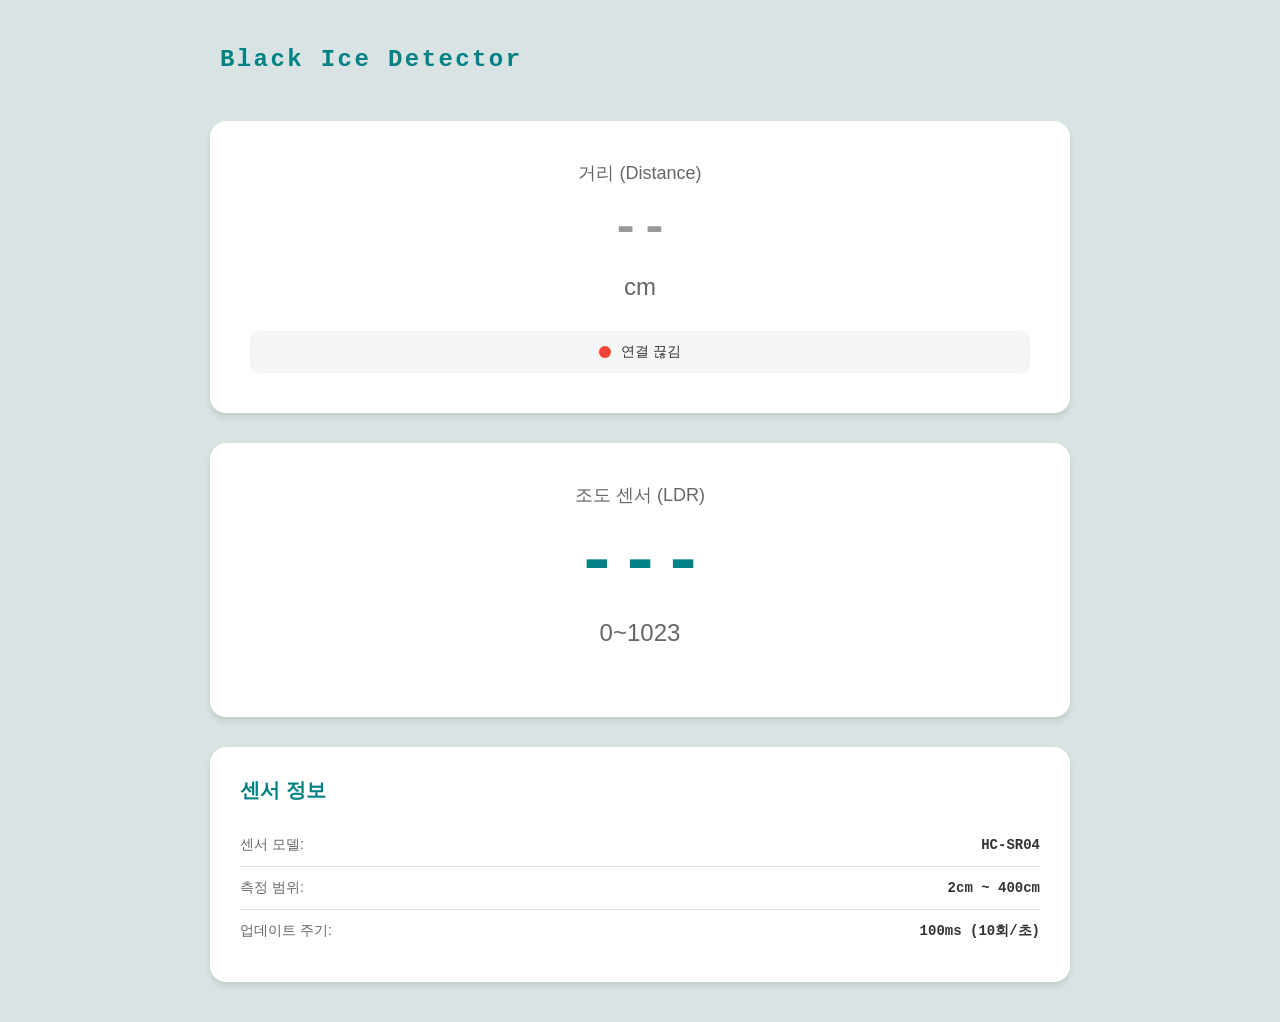
==== assets/index.html @ bbef7d7a "Add LDR sensor support and restore original code structure" ====
<!DOCTYPE html>
<html lang="ko">
<head>
    <meta charset="UTF-8">
    <meta name="viewport" content="width=device-width, initial-scale=1.0">
    <title>Black Ice Detector</title>
    <link rel="stylesheet" type="text/css" href="style.css">
    <link rel="icon" type="image/png" href="img/favicon.png">
</head>
<body>
    <div class="container">
        <div class="header">
            <h1 class="arduino-text">Black Ice Detector</h1>
            <img class="arduino-logo" src="img/logo.svg" alt="Arduino Logo" style="display: none;">
        </div>

        <div class="main-content">
            <div class="distance-display-container">
                <div class="distance-card">
                    <div class="distance-label">거리 (Distance)</div>
                    <div class="distance-value" id="distanceValue">---</div>
                    <div class="distance-unit">cm</div>
                    <div class="distance-status" id="distanceStatus">
                        <span class="status-indicator" id="statusIndicator"></span>
                        <span id="statusText">센서 연결 중...</span>
                    </div>
                </div>

                <div class="ldr-card">
                    <div class="ldr-label">조도 센서 (LDR)</div>
                    <div class="ldr-value" id="ldrValue">---</div>
                    <div class="ldr-unit">0~1023</div>
                </div>

                <div class="info-card">
                    <h3>센서 정보</h3>
                    <div class="info-item">
                        <span class="info-label">센서 모델:</span>
                        <span class="info-value">HC-SR04</span>
                    </div>
                    <div class="info-item">
                        <span class="info-label">측정 범위:</span>
                        <span class="info-value">2cm ~ 400cm</span>
                    </div>
                    <div class="info-item">
                        <span class="info-label">업데이트 주기:</span>
                        <span class="info-value">100ms (10회/초)</span>
                    </div>
                </div>
            </div>
        </div>

        <div id="errorContainer" class="error-message" style="display: none;"></div>
    </div>

    <script src="libs/socket.io.min.js"></script>
    <script src="app.js"></script>
</body>
</html>
---- assets/style.css ----
/*
SPDX-FileCopyrightText: Copyright (C) ARDUINO SRL (http://www.arduino.cc)

SPDX-License-Identifier: MPL-2.0
*/

* {
    margin: 0;
    padding: 0;
    box-sizing: border-box;
}

body {
    font-family: -apple-system, BlinkMacSystemFont, 'Segoe UI', 'Roboto', 'Oxygen', 'Ubuntu', 'Cantarell', 'Fira Sans', 'Droid Sans', 'Helvetica Neue', sans-serif;
    background: #DAE3E3;
    min-height: 100vh;
    display: flex;
    justify-content: center;
    align-items: center;
    padding: 20px;
}

.container {
    width: 100%;
    max-width: 900px;
    padding: 20px;
}

.header {
    display: flex;
    justify-content: space-between;
    align-items: center;
    margin-bottom: 40px;
    padding: 0 10px;
}

.arduino-text {
    color: #008184;
    font-family: "Roboto Mono", monospace;
    font-size: 24px;
    font-weight: 700;
    margin: 0;
    font-style: normal;
    line-height: 170%;
    letter-spacing: 2.4px;
}

.arduino-logo {
    height: 32px;
    width: auto;
}

.main-content {
    display: flex;
    flex-direction: column;
    gap: 30px;
}

.distance-display-container {
    display: flex;
    flex-direction: column;
    gap: 30px;
}

.distance-card {
    background: white;
    border-radius: 16px;
    padding: 40px;
    text-align: center;
    box-shadow: 0 4px 6px rgba(0, 0, 0, 0.1);
    transition: transform 0.2s ease, box-shadow 0.2s ease;
}

.distance-card:hover {
    transform: translateY(-2px);
    box-shadow: 0 6px 12px rgba(0, 0, 0, 0.15);
}

.distance-label {
    font-size: 18px;
    color: #666;
    margin-bottom: 20px;
    font-weight: 500;
}

.distance-value {
    font-size: 72px;
    font-weight: 700;
    color: #008184;
    font-family: "Roboto Mono", monospace;
    line-height: 1;
    margin: 20px 0;
    transition: color 0.3s ease;
}

.distance-value.invalid {
    color: #999;
    font-size: 48px;
}

.distance-unit {
    font-size: 24px;
    color: #666;
    margin-bottom: 30px;
    font-weight: 500;
}

.distance-status {
    display: flex;
    align-items: center;
    justify-content: center;
    gap: 10px;
    padding: 12px 24px;
    background: #f5f5f5;
    border-radius: 8px;
    margin-top: 20px;
}

.status-indicator {
    width: 12px;
    height: 12px;
    border-radius: 50%;
    display: inline-block;
    animation: pulse 2s infinite;
}

.status-indicator.active {
    background-color: #4caf50;
}

.status-indicator.error {
    background-color: #f44336;
    animation: none;
}

.status-indicator.warning {
    background-color: #ff9800;
}

#statusText {
    font-size: 14px;
    color: #333;
    font-weight: 500;
}

.ldr-card {
    background: white;
    border-radius: 16px;
    padding: 40px;
    text-align: center;
    box-shadow: 0 4px 6px rgba(0, 0, 0, 0.1);
    transition: transform 0.2s ease, box-shadow 0.2s ease;
}

.ldr-card:hover {
    transform: translateY(-2px);
    box-shadow: 0 6px 12px rgba(0, 0, 0, 0.15);
}

.ldr-label {
    font-size: 18px;
    color: #666;
    margin-bottom: 20px;
    font-weight: 500;
}

.ldr-value {
    font-size: 72px;
    font-weight: 700;
    color: #008184;
    font-family: "Roboto Mono", monospace;
    line-height: 1;
    margin: 20px 0;
    transition: color 0.3s ease;
}

.ldr-value.invalid {
    color: #999;
    font-size: 48px;
}

.ldr-unit {
    font-size: 24px;
    color: #666;
    margin-bottom: 30px;
    font-weight: 500;
}

.info-card {
    background: white;
    border-radius: 16px;
    padding: 30px;
    box-shadow: 0 4px 6px rgba(0, 0, 0, 0.1);
}

.info-card h3 {
    color: #008184;
    font-size: 20px;
    margin-bottom: 20px;
    font-weight: 600;
}

.info-item {
    display: flex;
    justify-content: space-between;
    align-items: center;
    padding: 12px 0;
    border-bottom: 1px solid #e0e0e0;
}

.info-item:last-child {
    border-bottom: none;
}

.info-label {
    font-size: 14px;
    color: #666;
    font-weight: 500;
}

.info-value {
    font-size: 14px;
    color: #333;
    font-weight: 600;
    font-family: "Roboto Mono", monospace;
}

.error-message {
    margin-top: 20px;
    padding: 15px 20px;
    background: #fff3cd;
    border: 1px solid #ffc107;
    border-radius: 8px;
    color: #856404;
    font-size: 14px;
    text-align: center;
    animation: slideIn 0.3s ease;
}

@keyframes pulse {
    0%, 100% {
        opacity: 1;
    }
    50% {
        opacity: 0.5;
    }
}

@keyframes slideIn {
    from {
        opacity: 0;
        transform: translateY(-10px);
    }
    to {
        opacity: 1;
        transform: translateY(0);
    }
}

/* Responsive design */
@media (max-width: 768px) {
    .container {
        padding: 10px;
    }

    .header {
        margin-bottom: 20px;
    }

    .arduino-text {
        font-size: 18px;
    }

    .distance-card {
        padding: 30px 20px;
    }

    .distance-value {
        font-size: 56px;
    }

    .distance-value.invalid {
        font-size: 36px;
    }

    .ldr-card {
        padding: 30px 20px;
    }

    .ldr-value {
        font-size: 56px;
    }

    .ldr-value.invalid {
        font-size: 36px;
    }

    .info-card {
        padding: 20px;
    }
}

@media (max-width: 480px) {
    .arduino-text {
        font-size: 16px;
    }

    .distance-value {
        font-size: 48px;
    }

    .distance-value.invalid {
        font-size: 32px;
    }

    .ldr-value {
        font-size: 48px;
    }

    .ldr-value.invalid {
        font-size: 32px;
    }
}

/* Debug info container styles */
.debug-info-container {
    background: white;
    border-radius: 16px;
    padding: 20px;
    box-shadow: 0 4px 6px rgba(0, 0, 0, 0.1);
}

.debug-info-container h3 {
    color: #008184;
    font-size: 18px;
    margin-bottom: 15px;
    font-weight: 600;
}

.debug-item {
    display: flex;
    align-items: center;
    gap: 8px;
}

.debug-label {
    font-size: 14px;
    color: #666;
    font-weight: 500;
}

.debug-value {
    font-size: 16px;
    color: #333;
    font-weight: 600;
    font-family: "Roboto Mono", monospace;
}

.debug-unit {
    font-size: 14px;
    color: #999;
    font-weight: 400;
}
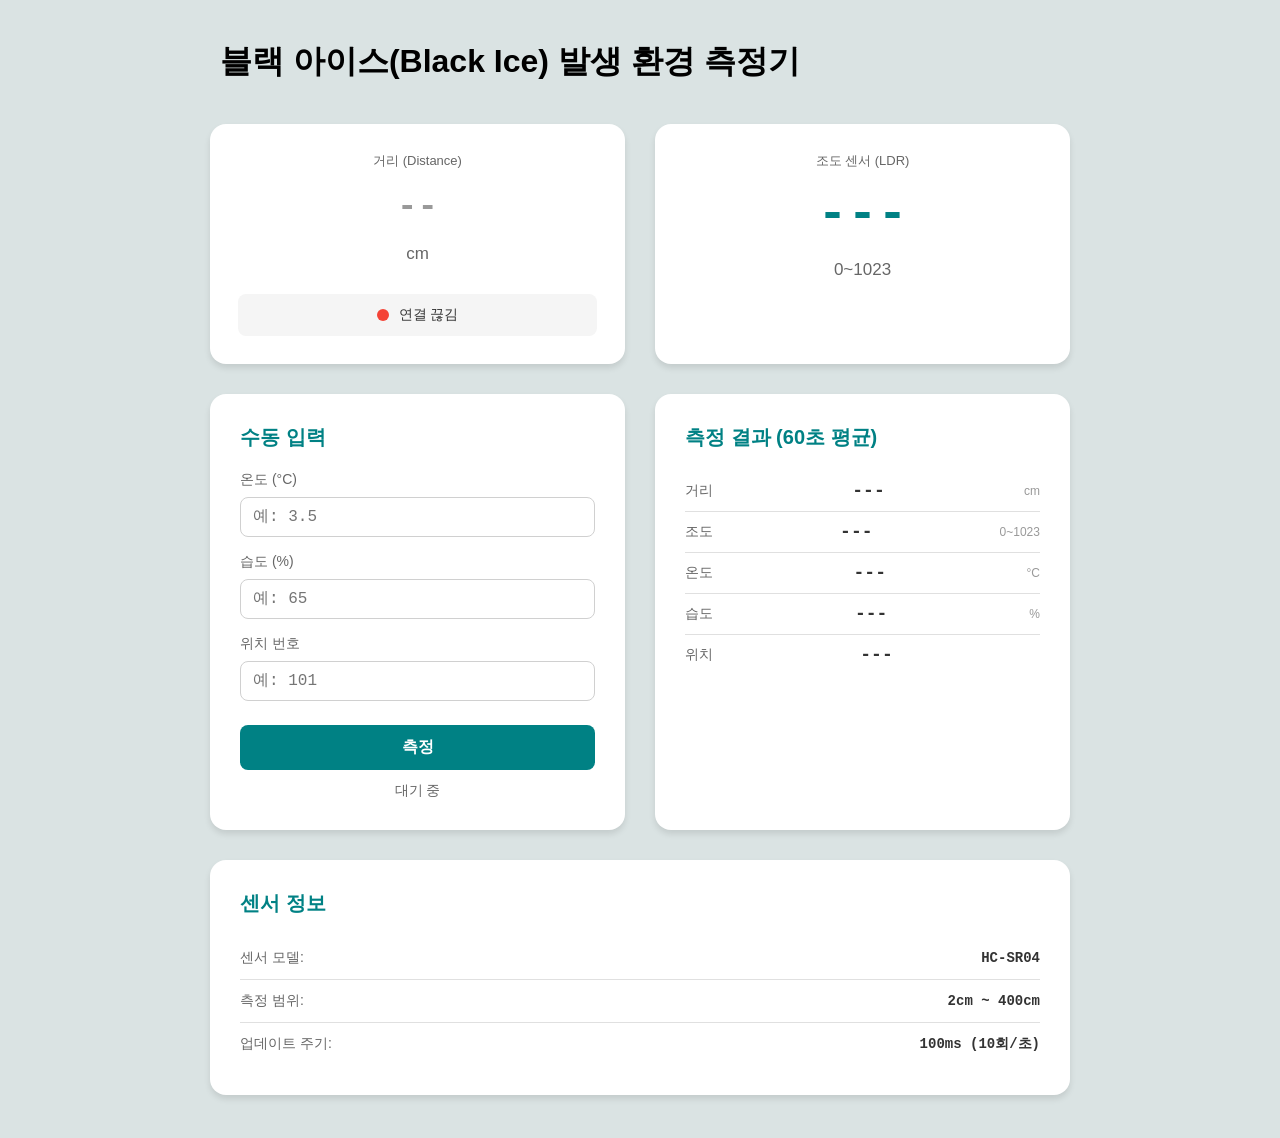
==== commit 193372a8: "Udate UI\nInput manual temp and hum\nMeasure metric during 30s" ====
--- a/assets/index.html
+++ b/assets/index.html
@@ -10,7 +10,7 @@
 <body>
     <div class="container">
         <div class="header">
-            <h1 class="arduino-text">Black Ice Detector</h1>
+            <h1>블랙 아이스(Black Ice) 발생 환경 측정기</h1>
             <img class="arduino-logo" src="img/logo.svg" alt="Arduino Logo" style="display: none;">
         </div>
 
@@ -32,20 +32,70 @@
                     <div class="ldr-unit">0~1023</div>
                 </div>
 
-                <div class="info-card">
-                    <h3>센서 정보</h3>
-                    <div class="info-item">
-                        <span class="info-label">센서 모델:</span>
-                        <span class="info-value">HC-SR04</span>
+            </div>
+
+            <div class="measurement-container">
+                <div class="input-card">
+                    <h3>수동 입력</h3>
+                    <div class="input-row">
+                        <label class="input-label" for="temperatureInput">온도 (°C)</label>
+                        <input id="temperatureInput" class="input-field" type="number" step="0.1" placeholder="예: 3.5">
                     </div>
-                    <div class="info-item">
-                        <span class="info-label">측정 범위:</span>
-                        <span class="info-value">2cm ~ 400cm</span>
+                    <div class="input-row">
+                        <label class="input-label" for="humidityInput">습도 (%)</label>
+                        <input id="humidityInput" class="input-field" type="number" step="0.1" placeholder="예: 65">
                     </div>
-                    <div class="info-item">
-                        <span class="info-label">업데이트 주기:</span>
-                        <span class="info-value">100ms (10회/초)</span>
+                    <div class="input-row">
+                        <label class="input-label" for="locationInput">위치 번호</label>
+                        <input id="locationInput" class="input-field" type="number" step="1" placeholder="예: 101">
                     </div>
+                    <button id="measureButton" class="primary-button">측정</button>
+                    <div class="measurement-status" id="measurementStatus">대기 중</div>
+                </div>
+
+                <div class="result-card">
+                    <h3>측정 결과 (<span id="measurementDurationLabel">60</span>초 평균)</h3>
+                    <div class="result-item">
+                        <span class="result-label">거리</span>
+                        <span class="result-value" id="avgDistance">---</span>
+                        <span class="result-unit">cm</span>
+                    </div>
+                    <div class="result-item">
+                        <span class="result-label">조도</span>
+                        <span class="result-value" id="avgLdr">---</span>
+                        <span class="result-unit">0~1023</span>
+                    </div>
+                    <div class="result-item">
+                        <span class="result-label">온도</span>
+                        <span class="result-value" id="avgTemp">---</span>
+                        <span class="result-unit">°C</span>
+                    </div>
+                    <div class="result-item">
+                        <span class="result-label">습도</span>
+                        <span class="result-value" id="avgHumidity">---</span>
+                        <span class="result-unit">%</span>
+                    </div>
+                    <div class="result-item">
+                        <span class="result-label">위치</span>
+                        <span class="result-value" id="avgLocation">---</span>
+                        <span class="result-unit"></span>
+                    </div>
+                </div>
+            </div>
+
+            <div class="info-card">
+                <h3>센서 정보</h3>
+                <div class="info-item">
+                    <span class="info-label">센서 모델:</span>
+                    <span class="info-value">HC-SR04</span>
+                </div>
+                <div class="info-item">
+                    <span class="info-label">측정 범위:</span>
+                    <span class="info-value">2cm ~ 400cm</span>
+                </div>
+                <div class="info-item">
+                    <span class="info-label">업데이트 주기:</span>
+                    <span class="info-value">100ms (10회/초)</span>
                 </div>
             </div>
         </div>
--- a/assets/style.css
+++ b/assets/style.css
@@ -57,15 +57,21 @@
 }
 
 .distance-display-container {
-    display: flex;
-    flex-direction: column;
+    display: grid;
+    grid-template-columns: repeat(2, minmax(0, 1fr));
+    gap: 30px;
+}
+
+.measurement-container {
+    display: grid;
+    grid-template-columns: repeat(auto-fit, minmax(280px, 1fr));
     gap: 30px;
 }
 
 .distance-card {
     background: white;
     border-radius: 16px;
-    padding: 40px;
+    padding: 28px;
     text-align: center;
     box-shadow: 0 4px 6px rgba(0, 0, 0, 0.1);
     transition: transform 0.2s ease, box-shadow 0.2s ease;
@@ -77,14 +83,14 @@
 }
 
 .distance-label {
-    font-size: 18px;
+    font-size: 13px;
     color: #666;
     margin-bottom: 20px;
     font-weight: 500;
 }
 
 .distance-value {
-    font-size: 72px;
+    font-size: 50px;
     font-weight: 700;
     color: #008184;
     font-family: "Roboto Mono", monospace;
@@ -95,11 +101,11 @@
 
 .distance-value.invalid {
     color: #999;
-    font-size: 48px;
+    font-size: 34px;
 }
 
 .distance-unit {
-    font-size: 24px;
+    font-size: 17px;
     color: #666;
     margin-bottom: 30px;
     font-weight: 500;
@@ -146,7 +152,7 @@
 .ldr-card {
     background: white;
     border-radius: 16px;
-    padding: 40px;
+    padding: 28px;
     text-align: center;
     box-shadow: 0 4px 6px rgba(0, 0, 0, 0.1);
     transition: transform 0.2s ease, box-shadow 0.2s ease;
@@ -158,14 +164,14 @@
 }
 
 .ldr-label {
-    font-size: 18px;
+    font-size: 13px;
     color: #666;
     margin-bottom: 20px;
     font-weight: 500;
 }
 
 .ldr-value {
-    font-size: 72px;
+    font-size: 50px;
     font-weight: 700;
     color: #008184;
     font-family: "Roboto Mono", monospace;
@@ -176,11 +182,11 @@
 
 .ldr-value.invalid {
     color: #999;
-    font-size: 48px;
+    font-size: 34px;
 }
 
 .ldr-unit {
-    font-size: 24px;
+    font-size: 17px;
     color: #666;
     margin-bottom: 30px;
     font-weight: 500;
@@ -191,6 +197,7 @@
     border-radius: 16px;
     padding: 30px;
     box-shadow: 0 4px 6px rgba(0, 0, 0, 0.1);
+    grid-column: 1 / -1;
 }
 
 .info-card h3 {
@@ -237,6 +244,109 @@
     animation: slideIn 0.3s ease;
 }
 
+.input-card,
+.result-card {
+    background: white;
+    border-radius: 16px;
+    padding: 30px;
+    box-shadow: 0 4px 6px rgba(0, 0, 0, 0.1);
+}
+
+.input-card h3,
+.result-card h3 {
+    color: #008184;
+    font-size: 20px;
+    margin-bottom: 20px;
+    font-weight: 600;
+}
+
+.input-row {
+    display: flex;
+    flex-direction: column;
+    gap: 8px;
+    margin-bottom: 16px;
+}
+
+.input-label {
+    font-size: 14px;
+    color: #666;
+    font-weight: 500;
+}
+
+.input-field {
+    padding: 10px 12px;
+    border: 1px solid #d0d0d0;
+    border-radius: 8px;
+    font-size: 16px;
+    font-family: "Roboto Mono", monospace;
+}
+
+.input-field:focus {
+    outline: none;
+    border-color: #008184;
+    box-shadow: 0 0 0 2px rgba(0, 129, 132, 0.15);
+}
+
+.primary-button {
+    width: 100%;
+    padding: 12px 16px;
+    background: #008184;
+    color: white;
+    border: none;
+    border-radius: 8px;
+    font-size: 16px;
+    font-weight: 600;
+    cursor: pointer;
+    transition: background 0.2s ease;
+    margin-top: 8px;
+}
+
+.primary-button:hover {
+    background: #006f72;
+}
+
+.primary-button:disabled {
+    background: #9bbfc0;
+    cursor: not-allowed;
+}
+
+.measurement-status {
+    margin-top: 12px;
+    font-size: 14px;
+    color: #666;
+    text-align: center;
+}
+
+.result-item {
+    display: flex;
+    justify-content: space-between;
+    align-items: center;
+    padding: 10px 0;
+    border-bottom: 1px solid #e0e0e0;
+}
+
+.result-item:last-child {
+    border-bottom: none;
+}
+
+.result-label {
+    font-size: 14px;
+    color: #666;
+    font-weight: 500;
+}
+
+.result-value {
+    font-size: 18px;
+    color: #333;
+    font-weight: 600;
+    font-family: "Roboto Mono", monospace;
+}
+
+.result-unit {
+    font-size: 12px;
+    color: #999;
+}
+
 @keyframes pulse {
     0%, 100% {
         opacity: 1;
@@ -271,28 +381,32 @@
         font-size: 18px;
     }
 
+    .distance-display-container {
+        grid-template-columns: 1fr;
+    }
+
     .distance-card {
-        padding: 30px 20px;
+        padding: 20px 18px;
     }
 
     .distance-value {
-        font-size: 56px;
+        font-size: 40px;
     }
 
     .distance-value.invalid {
-        font-size: 36px;
+        font-size: 28px;
     }
 
     .ldr-card {
-        padding: 30px 20px;
+        padding: 20px 18px;
     }
 
     .ldr-value {
-        font-size: 56px;
+        font-size: 40px;
     }
 
     .ldr-value.invalid {
-        font-size: 36px;
+        font-size: 28px;
     }
 
     .info-card {
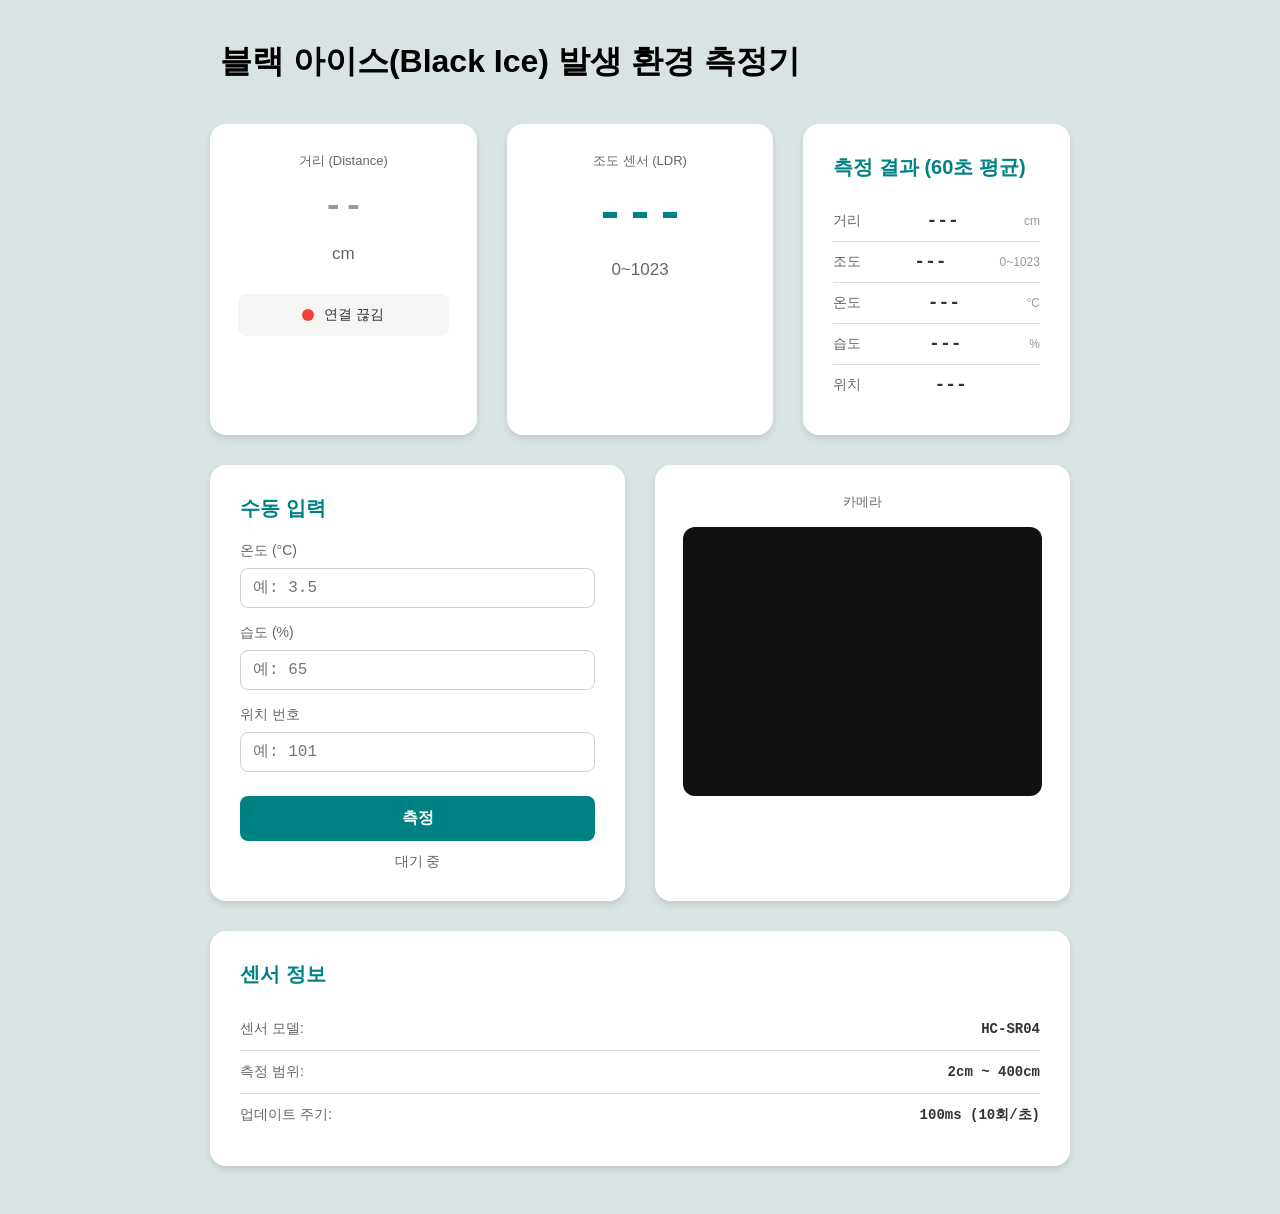
==== commit 69bc8116: "Update UI layout and camera panel" ====
--- a/assets/index.html
+++ b/assets/index.html
@@ -15,7 +15,7 @@
         </div>
 
         <div class="main-content">
-            <div class="distance-display-container">
+            <div class="top-row">
                 <div class="distance-card">
                     <div class="distance-label">거리 (Distance)</div>
                     <div class="distance-value" id="distanceValue">---</div>
@@ -30,27 +30,6 @@
                     <div class="ldr-label">조도 센서 (LDR)</div>
                     <div class="ldr-value" id="ldrValue">---</div>
                     <div class="ldr-unit">0~1023</div>
-                </div>
-
-            </div>
-
-            <div class="measurement-container">
-                <div class="input-card">
-                    <h3>수동 입력</h3>
-                    <div class="input-row">
-                        <label class="input-label" for="temperatureInput">온도 (°C)</label>
-                        <input id="temperatureInput" class="input-field" type="number" step="0.1" placeholder="예: 3.5">
-                    </div>
-                    <div class="input-row">
-                        <label class="input-label" for="humidityInput">습도 (%)</label>
-                        <input id="humidityInput" class="input-field" type="number" step="0.1" placeholder="예: 65">
-                    </div>
-                    <div class="input-row">
-                        <label class="input-label" for="locationInput">위치 번호</label>
-                        <input id="locationInput" class="input-field" type="number" step="1" placeholder="예: 101">
-                    </div>
-                    <button id="measureButton" class="primary-button">측정</button>
-                    <div class="measurement-status" id="measurementStatus">대기 중</div>
                 </div>
 
                 <div class="result-card">
@@ -83,6 +62,33 @@
                 </div>
             </div>
 
+            <div class="second-row">
+                <div class="input-card">
+                    <h3>수동 입력</h3>
+                    <div class="input-row">
+                        <label class="input-label" for="temperatureInput">온도 (°C)</label>
+                        <input id="temperatureInput" class="input-field" type="number" step="0.1" placeholder="예: 3.5">
+                    </div>
+                    <div class="input-row">
+                        <label class="input-label" for="humidityInput">습도 (%)</label>
+                        <input id="humidityInput" class="input-field" type="number" step="0.1" placeholder="예: 65">
+                    </div>
+                    <div class="input-row">
+                        <label class="input-label" for="locationInput">위치 번호</label>
+                        <input id="locationInput" class="input-field" type="number" step="1" placeholder="예: 101">
+                    </div>
+                    <button id="measureButton" class="primary-button">측정</button>
+                    <div class="measurement-status" id="measurementStatus">대기 중</div>
+                </div>
+
+                <div class="camera-card">
+                    <div class="camera-label">카메라</div>
+                    <div class="camera-frame">
+                        <video id="cameraFeed" autoplay playsinline muted></video>
+                    </div>
+                </div>
+            </div>
+
             <div class="info-card">
                 <h3>센서 정보</h3>
                 <div class="info-item">
--- a/assets/style.css
+++ b/assets/style.css
@@ -56,7 +56,13 @@
     gap: 30px;
 }
 
-.distance-display-container {
+.top-row {
+    display: grid;
+    grid-template-columns: repeat(3, minmax(0, 1fr));
+    gap: 30px;
+}
+
+.second-row {
     display: grid;
     grid-template-columns: repeat(2, minmax(0, 1fr));
     gap: 30px;
@@ -161,6 +167,41 @@
 .ldr-card:hover {
     transform: translateY(-2px);
     box-shadow: 0 6px 12px rgba(0, 0, 0, 0.15);
+}
+
+.camera-card {
+    background: white;
+    border-radius: 16px;
+    padding: 28px;
+    text-align: center;
+    box-shadow: 0 4px 6px rgba(0, 0, 0, 0.1);
+    transition: transform 0.2s ease, box-shadow 0.2s ease;
+}
+
+.camera-card:hover {
+    transform: translateY(-2px);
+    box-shadow: 0 6px 12px rgba(0, 0, 0, 0.15);
+}
+
+.camera-label {
+    font-size: 13px;
+    color: #666;
+    margin-bottom: 16px;
+    font-weight: 500;
+}
+
+.camera-frame {
+    width: 100%;
+    aspect-ratio: 4 / 3;
+    background: #111;
+    border-radius: 12px;
+    overflow: hidden;
+}
+
+.camera-frame video {
+    width: 100%;
+    height: 100%;
+    object-fit: cover;
 }
 
 .ldr-label {
@@ -381,7 +422,11 @@
         font-size: 18px;
     }
 
-    .distance-display-container {
+    .top-row {
+        grid-template-columns: 1fr;
+    }
+
+    .second-row {
         grid-template-columns: 1fr;
     }
 
@@ -407,6 +452,14 @@
 
     .ldr-value.invalid {
         font-size: 28px;
+    }
+
+    .camera-card {
+        padding: 20px 18px;
+    }
+
+    .camera-label {
+        font-size: 12px;
     }
 
     .info-card {
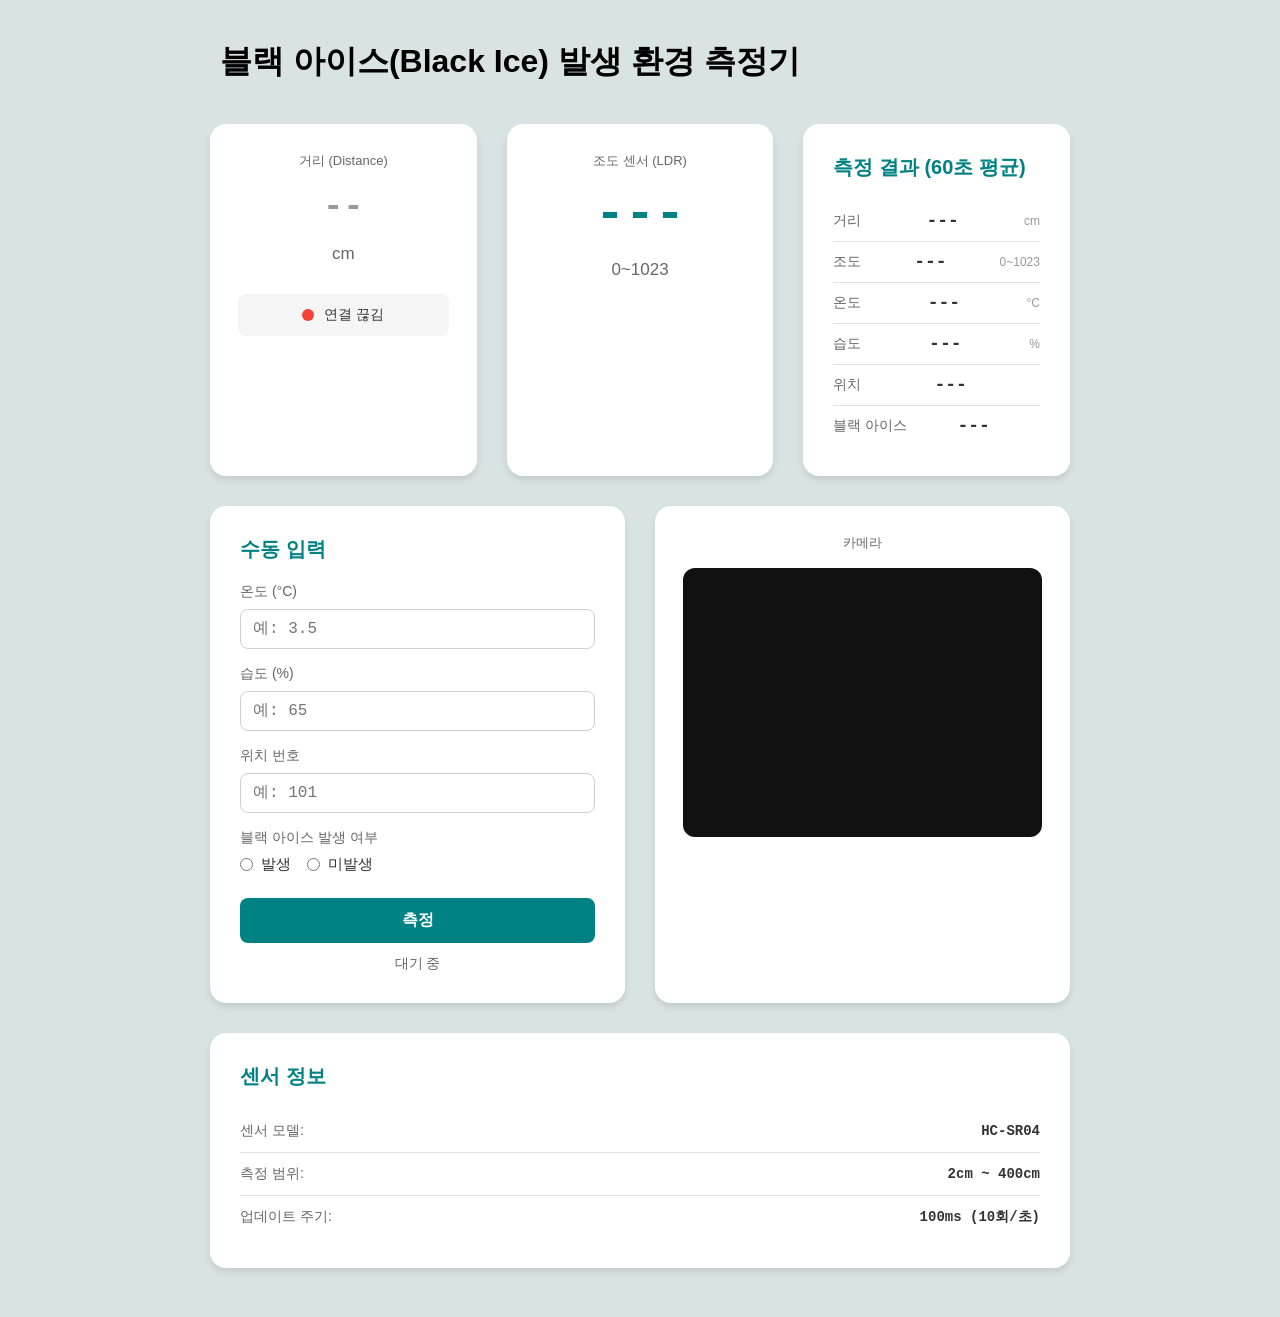
==== commit 8d1b5b71: "Update UI, measurements, and camera capture" ====
--- a/assets/index.html
+++ b/assets/index.html
@@ -59,6 +59,11 @@
                         <span class="result-value" id="avgLocation">---</span>
                         <span class="result-unit"></span>
                     </div>
+                    <div class="result-item">
+                        <span class="result-label">블랙 아이스</span>
+                        <span class="result-value" id="avgBlackIce">---</span>
+                        <span class="result-unit"></span>
+                    </div>
                 </div>
             </div>
 
@@ -77,6 +82,19 @@
                         <label class="input-label" for="locationInput">위치 번호</label>
                         <input id="locationInput" class="input-field" type="number" step="1" placeholder="예: 101">
                     </div>
+                    <div class="input-row">
+                        <span class="input-label">블랙 아이스 발생 여부</span>
+                        <div class="radio-group" role="radiogroup" aria-label="블랙 아이스 발생 여부">
+                            <label class="radio-option">
+                                <input type="radio" name="blackIceOccurrence" value="occurred">
+                                발생
+                            </label>
+                            <label class="radio-option">
+                                <input type="radio" name="blackIceOccurrence" value="not_occurred">
+                                미발생
+                            </label>
+                        </div>
+                    </div>
                     <button id="measureButton" class="primary-button">측정</button>
                     <div class="measurement-status" id="measurementStatus">대기 중</div>
                 </div>
@@ -84,7 +102,8 @@
                 <div class="camera-card">
                     <div class="camera-label">카메라</div>
                     <div class="camera-frame">
-                        <video id="cameraFeed" autoplay playsinline muted></video>
+                        <div id="videoPlaceholder" class="camera-status">카메라 연결 중...</div>
+                        <iframe id="dynamicIframe" title="Camera stream" frameBorder="0" style="display: none;"></iframe>
                     </div>
                 </div>
             </div>
--- a/assets/style.css
+++ b/assets/style.css
@@ -196,12 +196,24 @@
     background: #111;
     border-radius: 12px;
     overflow: hidden;
-}
-
-.camera-frame video {
+    position: relative;
+}
+
+.camera-frame iframe {
     width: 100%;
     height: 100%;
-    object-fit: cover;
+    border: 0;
+}
+
+.camera-status {
+    position: absolute;
+    inset: 0;
+    display: flex;
+    align-items: center;
+    justify-content: center;
+    color: #ddd;
+    font-size: 14px;
+    background: #111;
 }
 
 .ldr-label {
@@ -326,6 +338,25 @@
     outline: none;
     border-color: #008184;
     box-shadow: 0 0 0 2px rgba(0, 129, 132, 0.15);
+}
+
+.radio-group {
+    display: flex;
+    gap: 16px;
+    flex-wrap: wrap;
+}
+
+.radio-option {
+    display: inline-flex;
+    align-items: center;
+    gap: 8px;
+    font-size: 15px;
+    color: #333;
+    cursor: pointer;
+}
+
+.radio-option input[type="radio"] {
+    accent-color: #008184;
 }
 
 .primary-button {
@@ -383,6 +414,30 @@
     font-family: "Roboto Mono", monospace;
 }
 
+.result-value.badge {
+    display: inline-flex;
+    align-items: center;
+    justify-content: center;
+    padding: 4px 10px;
+    border-radius: 999px;
+    font-size: 14px;
+    font-weight: 700;
+    color: #fff;
+    letter-spacing: 0.2px;
+}
+
+.result-value.badge--danger {
+    background: #d64545;
+}
+
+.result-value.badge--success {
+    background: #2e8b57;
+}
+
+.result-value.badge--neutral {
+    background: #8b8b8b;
+}
+
 .result-unit {
     font-size: 12px;
     color: #999;
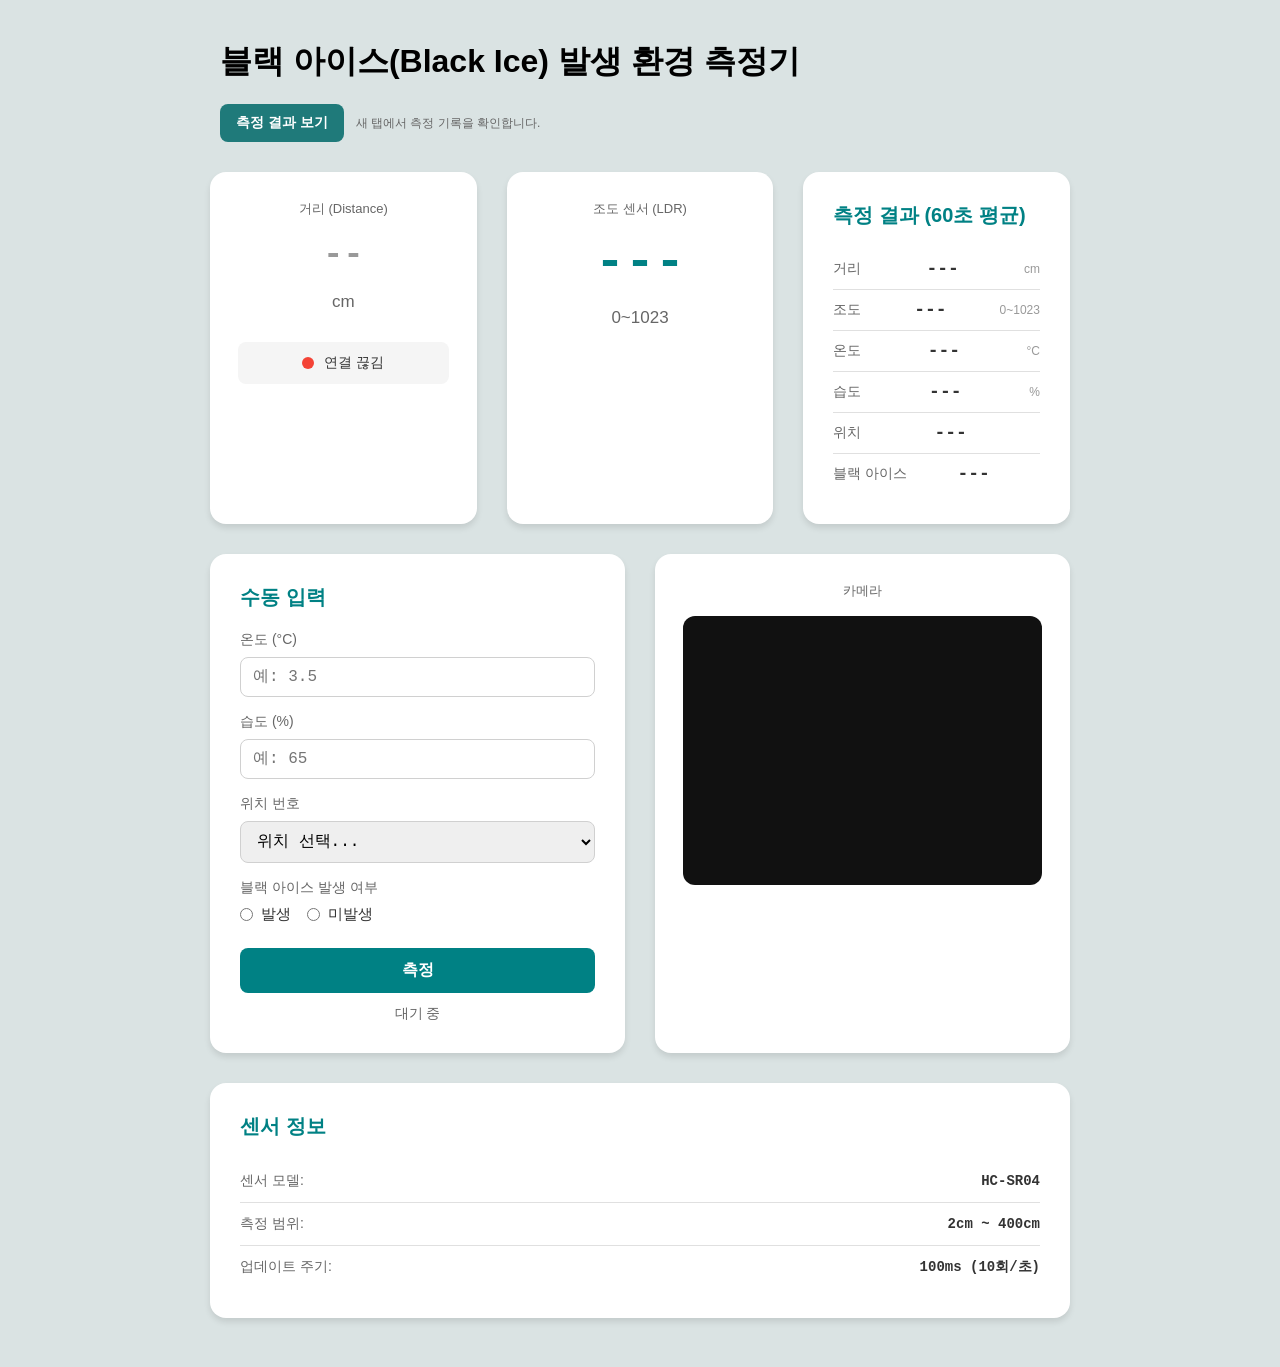
==== commit 78fdcd77: "Add results page and location dropdown" ====
--- a/assets/index.html
+++ b/assets/index.html
@@ -12,6 +12,10 @@
         <div class="header">
             <h1>블랙 아이스(Black Ice) 발생 환경 측정기</h1>
             <img class="arduino-logo" src="img/logo.svg" alt="Arduino Logo" style="display: none;">
+        </div>
+        <div class="results-link">
+            <a class="results-button" href="results.html" target="_blank" rel="noopener">측정 결과 보기</a>
+            <span class="results-hint">새 탭에서 측정 기록을 확인합니다.</span>
         </div>
 
         <div class="main-content">
@@ -80,7 +84,9 @@
                     </div>
                     <div class="input-row">
                         <label class="input-label" for="locationInput">위치 번호</label>
-                        <input id="locationInput" class="input-field" type="number" step="1" placeholder="예: 101">
+                        <select id="locationInput" class="input-field">
+                            <option value="" disabled selected>위치 선택...</option>
+                        </select>
                     </div>
                     <div class="input-row">
                         <span class="input-label">블랙 아이스 발생 여부</span>
--- a/assets/style.css
+++ b/assets/style.css
@@ -32,6 +32,36 @@
     align-items: center;
     margin-bottom: 40px;
     padding: 0 10px;
+}
+
+.results-link {
+    display: flex;
+    align-items: center;
+    gap: 12px;
+    margin: -20px 10px 30px;
+    flex-wrap: wrap;
+}
+
+.results-button {
+    display: inline-flex;
+    align-items: center;
+    justify-content: center;
+    padding: 10px 16px;
+    border-radius: 8px;
+    background: #1f7a7a;
+    color: #fff;
+    text-decoration: none;
+    font-weight: 600;
+    font-size: 14px;
+}
+
+.results-button:hover {
+    background: #166060;
+}
+
+.results-hint {
+    font-size: 12px;
+    color: #666;
 }
 
 .arduino-text {
@@ -320,6 +350,7 @@
     margin-bottom: 16px;
 }
 
+
 .input-label {
     font-size: 14px;
     color: #666;
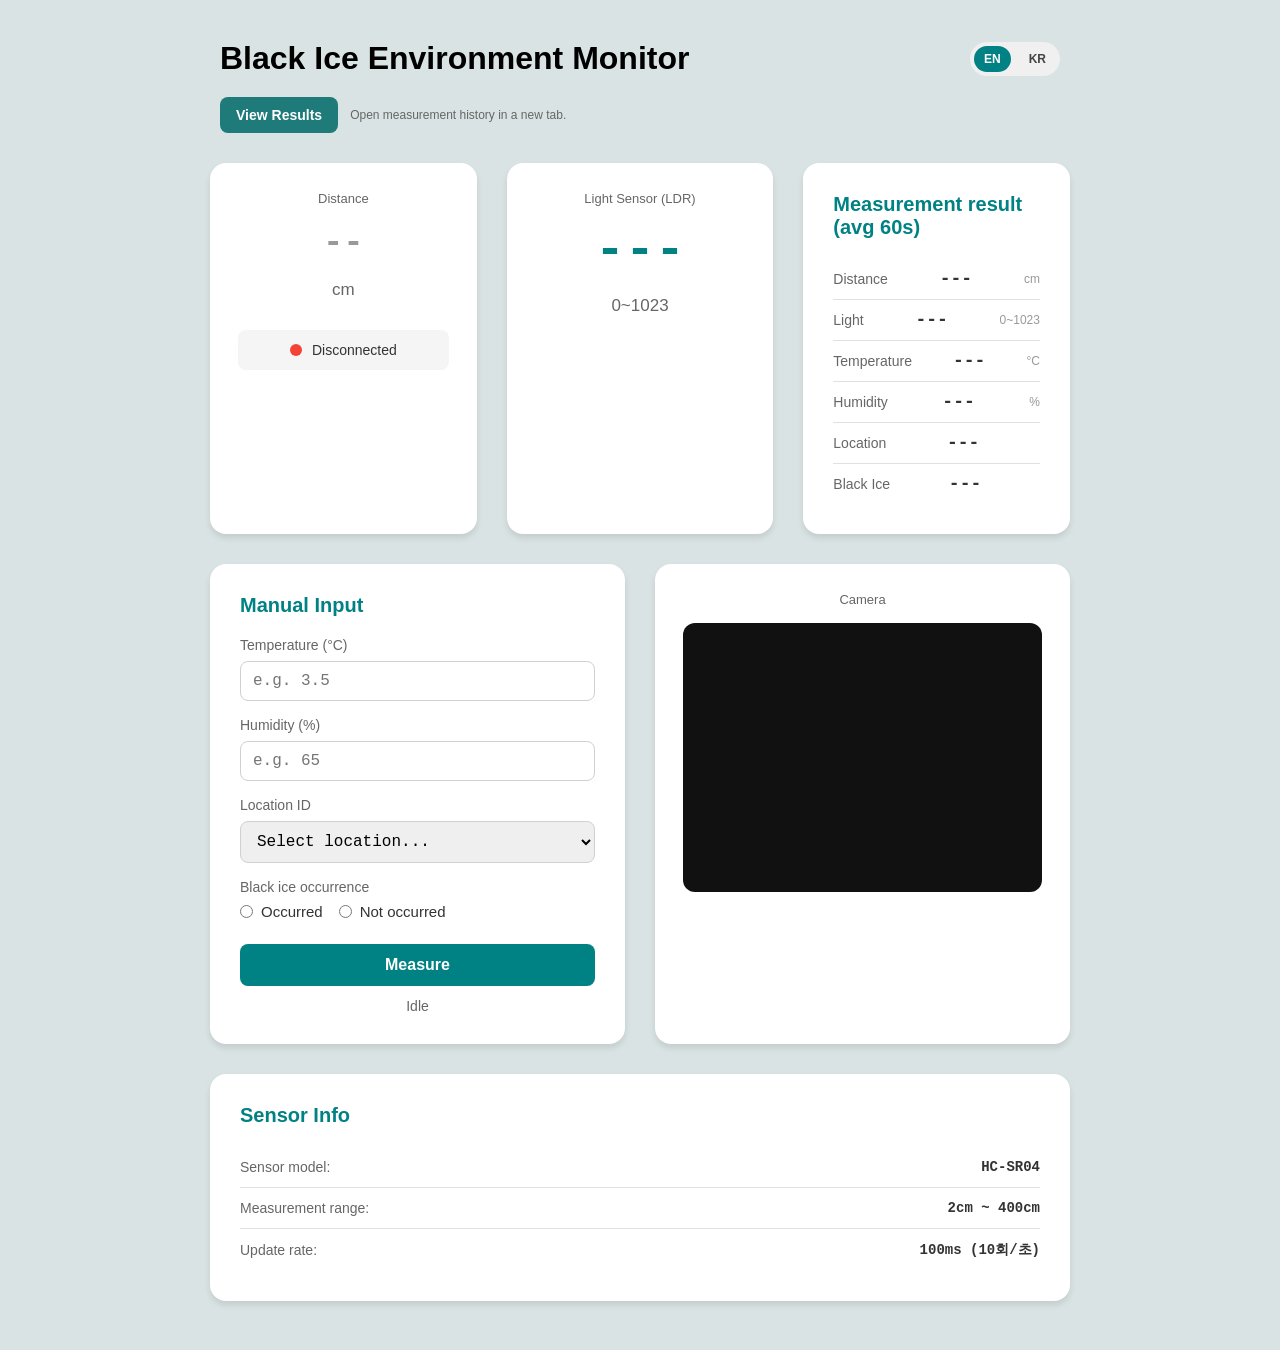
==== commit b617bb03: "Add i18n and locale support to web UI" ====
--- a/assets/index.html
+++ b/assets/index.html
@@ -1,5 +1,5 @@
 <!DOCTYPE html>
-<html lang="ko">
+<html lang="en">
 <head>
     <meta charset="UTF-8">
     <meta name="viewport" content="width=device-width, initial-scale=1.0">
@@ -10,18 +10,26 @@
 <body>
     <div class="container">
         <div class="header">
-            <h1>블랙 아이스(Black Ice) 발생 환경 측정기</h1>
-            <img class="arduino-logo" src="img/logo.svg" alt="Arduino Logo" style="display: none;">
+            <div class="header-title">
+                <h1 id="mainTitle">블랙 아이스(Black Ice) 발생 환경 측정기</h1>
+                <img class="arduino-logo" src="img/logo.svg" alt="Arduino Logo" style="display: none;">
+            </div>
+            <div class="header-actions">
+                <div class="lang-switch" role="group" aria-label="Language">
+                    <button class="lang-button" type="button" data-lang="en">EN</button>
+                    <button class="lang-button" type="button" data-lang="ko">KR</button>
+                </div>
+            </div>
         </div>
         <div class="results-link">
-            <a class="results-button" href="results.html" target="_blank" rel="noopener">측정 결과 보기</a>
-            <span class="results-hint">새 탭에서 측정 기록을 확인합니다.</span>
+            <a id="resultsButton" class="results-button" href="results.html" target="_blank" rel="noopener">측정 결과 보기</a>
+            <span id="resultsHint" class="results-hint">새 탭에서 측정 기록을 확인합니다.</span>
         </div>
 
         <div class="main-content">
             <div class="top-row">
                 <div class="distance-card">
-                    <div class="distance-label">거리 (Distance)</div>
+                    <div class="distance-label" data-i18n="distance_label">거리 (Distance)</div>
                     <div class="distance-value" id="distanceValue">---</div>
                     <div class="distance-unit">cm</div>
                     <div class="distance-status" id="distanceStatus">
@@ -31,40 +39,40 @@
                 </div>
 
                 <div class="ldr-card">
-                    <div class="ldr-label">조도 센서 (LDR)</div>
+                    <div class="ldr-label" data-i18n="ldr_label">조도 센서 (LDR)</div>
                     <div class="ldr-value" id="ldrValue">---</div>
                     <div class="ldr-unit">0~1023</div>
                 </div>
 
                 <div class="result-card">
-                    <h3>측정 결과 (<span id="measurementDurationLabel">60</span>초 평균)</h3>
+                    <h3 id="measurementResultTitle">측정 결과 (<span id="measurementDurationLabel">60</span>초 평균)</h3>
                     <div class="result-item">
-                        <span class="result-label">거리</span>
+                        <span class="result-label" data-i18n="result_label_distance">거리</span>
                         <span class="result-value" id="avgDistance">---</span>
                         <span class="result-unit">cm</span>
                     </div>
                     <div class="result-item">
-                        <span class="result-label">조도</span>
+                        <span class="result-label" data-i18n="result_label_ldr">조도</span>
                         <span class="result-value" id="avgLdr">---</span>
                         <span class="result-unit">0~1023</span>
                     </div>
                     <div class="result-item">
-                        <span class="result-label">온도</span>
+                        <span class="result-label" data-i18n="result_label_temp">온도</span>
                         <span class="result-value" id="avgTemp">---</span>
                         <span class="result-unit">°C</span>
                     </div>
                     <div class="result-item">
-                        <span class="result-label">습도</span>
+                        <span class="result-label" data-i18n="result_label_humidity">습도</span>
                         <span class="result-value" id="avgHumidity">---</span>
                         <span class="result-unit">%</span>
                     </div>
                     <div class="result-item">
-                        <span class="result-label">위치</span>
+                        <span class="result-label" data-i18n="result_label_location">위치</span>
                         <span class="result-value" id="avgLocation">---</span>
                         <span class="result-unit"></span>
                     </div>
                     <div class="result-item">
-                        <span class="result-label">블랙 아이스</span>
+                        <span class="result-label" data-i18n="result_label_black_ice">블랙 아이스</span>
                         <span class="result-value" id="avgBlackIce">---</span>
                         <span class="result-unit"></span>
                     </div>
@@ -73,59 +81,59 @@
 
             <div class="second-row">
                 <div class="input-card">
-                    <h3>수동 입력</h3>
+                    <h3 data-i18n="input_title">수동 입력</h3>
                     <div class="input-row">
-                        <label class="input-label" for="temperatureInput">온도 (°C)</label>
-                        <input id="temperatureInput" class="input-field" type="number" step="0.1" placeholder="예: 3.5">
+                        <label class="input-label" for="temperatureInput" data-i18n="input_temp_label">온도 (°C)</label>
+                        <input id="temperatureInput" class="input-field" type="number" step="0.1" placeholder="예: 3.5" data-i18n-placeholder="input_temp_placeholder">
                     </div>
                     <div class="input-row">
-                        <label class="input-label" for="humidityInput">습도 (%)</label>
-                        <input id="humidityInput" class="input-field" type="number" step="0.1" placeholder="예: 65">
+                        <label class="input-label" for="humidityInput" data-i18n="input_humidity_label">습도 (%)</label>
+                        <input id="humidityInput" class="input-field" type="number" step="0.1" placeholder="예: 65" data-i18n-placeholder="input_humidity_placeholder">
                     </div>
                     <div class="input-row">
-                        <label class="input-label" for="locationInput">위치 번호</label>
+                        <label class="input-label" for="locationInput" data-i18n="input_location_label">위치 번호</label>
                         <select id="locationInput" class="input-field">
-                            <option value="" disabled selected>위치 선택...</option>
+                            <option value="" disabled selected data-i18n="input_location_placeholder">위치 선택...</option>
                         </select>
                     </div>
                     <div class="input-row">
-                        <span class="input-label">블랙 아이스 발생 여부</span>
-                        <div class="radio-group" role="radiogroup" aria-label="블랙 아이스 발생 여부">
+                        <span class="input-label" data-i18n="input_black_ice_label">블랙 아이스 발생 여부</span>
+                        <div class="radio-group" role="radiogroup" data-i18n-aria="input_black_ice_label" aria-label="블랙 아이스 발생 여부">
                             <label class="radio-option">
                                 <input type="radio" name="blackIceOccurrence" value="occurred">
-                                발생
+                                <span data-i18n="radio_occurred">발생</span>
                             </label>
                             <label class="radio-option">
                                 <input type="radio" name="blackIceOccurrence" value="not_occurred">
-                                미발생
+                                <span data-i18n="radio_not_occurred">미발생</span>
                             </label>
                         </div>
                     </div>
                     <button id="measureButton" class="primary-button">측정</button>
-                    <div class="measurement-status" id="measurementStatus">대기 중</div>
+                    <div class="measurement-status" id="measurementStatus" data-i18n="measurement_status_idle">대기 중</div>
                 </div>
 
                 <div class="camera-card">
-                    <div class="camera-label">카메라</div>
+                    <div class="camera-label" data-i18n="camera_label">카메라</div>
                     <div class="camera-frame">
-                        <div id="videoPlaceholder" class="camera-status">카메라 연결 중...</div>
+                        <div id="videoPlaceholder" class="camera-status" data-i18n="camera_connecting">카메라 연결 중...</div>
                         <iframe id="dynamicIframe" title="Camera stream" frameBorder="0" style="display: none;"></iframe>
                     </div>
                 </div>
             </div>
 
             <div class="info-card">
-                <h3>센서 정보</h3>
+                <h3 data-i18n="info_title">센서 정보</h3>
                 <div class="info-item">
-                    <span class="info-label">센서 모델:</span>
+                    <span class="info-label" data-i18n="info_sensor_model_label">센서 모델:</span>
                     <span class="info-value">HC-SR04</span>
                 </div>
                 <div class="info-item">
-                    <span class="info-label">측정 범위:</span>
+                    <span class="info-label" data-i18n="info_measure_range_label">측정 범위:</span>
                     <span class="info-value">2cm ~ 400cm</span>
                 </div>
                 <div class="info-item">
-                    <span class="info-label">업데이트 주기:</span>
+                    <span class="info-label" data-i18n="info_update_rate_label">업데이트 주기:</span>
                     <span class="info-value">100ms (10회/초)</span>
                 </div>
             </div>
--- a/assets/style.css
+++ b/assets/style.css
@@ -32,6 +32,43 @@
     align-items: center;
     margin-bottom: 40px;
     padding: 0 10px;
+}
+
+.header-title {
+    display: flex;
+    align-items: center;
+    gap: 12px;
+}
+
+.header-actions {
+    display: flex;
+    align-items: center;
+    gap: 12px;
+}
+
+.lang-switch {
+    display: inline-flex;
+    align-items: center;
+    gap: 8px;
+    padding: 4px;
+    background: #f0f0f0;
+    border-radius: 999px;
+}
+
+.lang-button {
+    border: none;
+    background: transparent;
+    color: #444;
+    font-size: 12px;
+    font-weight: 700;
+    padding: 6px 10px;
+    border-radius: 999px;
+    cursor: pointer;
+}
+
+.lang-button.active {
+    background: #008184;
+    color: #fff;
 }
 
 .results-link {
@@ -504,6 +541,15 @@
         margin-bottom: 20px;
     }
 
+    .header-title {
+        flex-direction: column;
+        align-items: flex-start;
+    }
+
+    .header-actions {
+        align-self: flex-start;
+    }
+
     .arduino-text {
         font-size: 18px;
     }
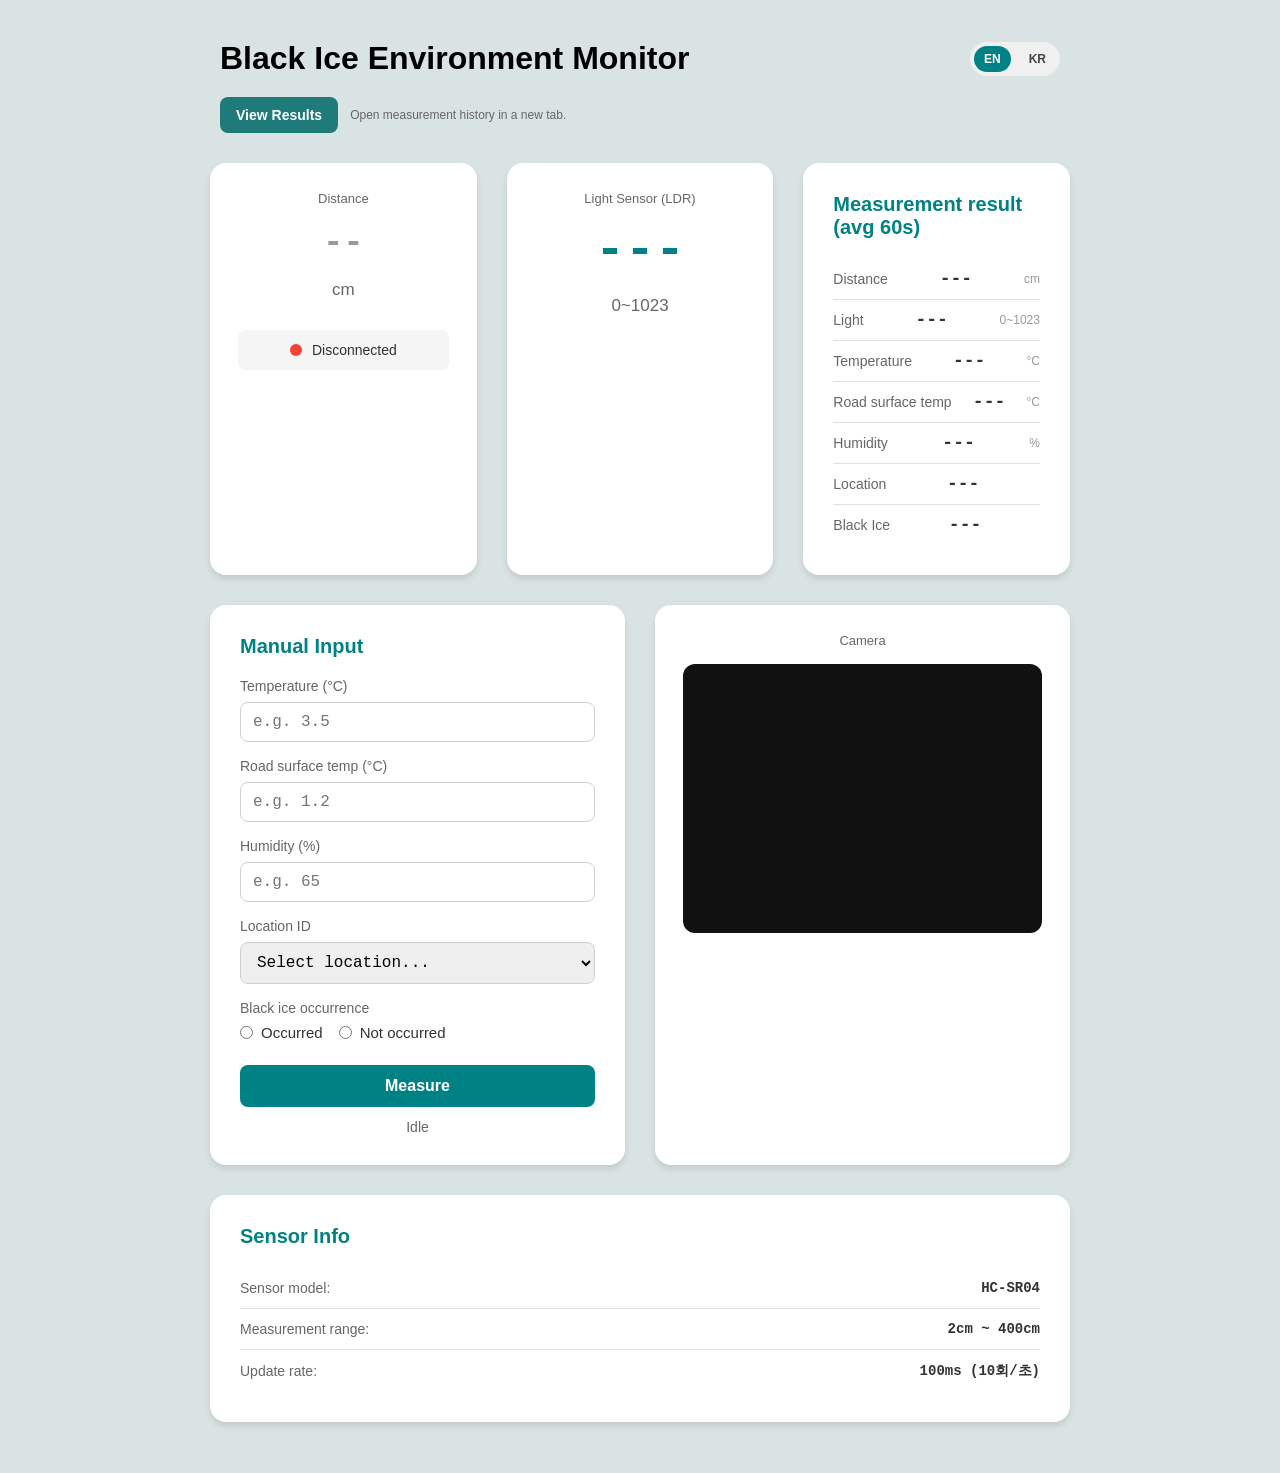
==== commit 552479ea: "Add road surface temperature field" ====
--- a/assets/index.html
+++ b/assets/index.html
@@ -62,6 +62,11 @@
                         <span class="result-unit">°C</span>
                     </div>
                     <div class="result-item">
+                        <span class="result-label" data-i18n="result_label_road_temp">도로 표면 온도</span>
+                        <span class="result-value" id="avgRoadTemp">---</span>
+                        <span class="result-unit">°C</span>
+                    </div>
+                    <div class="result-item">
                         <span class="result-label" data-i18n="result_label_humidity">습도</span>
                         <span class="result-value" id="avgHumidity">---</span>
                         <span class="result-unit">%</span>
@@ -85,6 +90,10 @@
                     <div class="input-row">
                         <label class="input-label" for="temperatureInput" data-i18n="input_temp_label">온도 (°C)</label>
                         <input id="temperatureInput" class="input-field" type="number" step="0.1" placeholder="예: 3.5" data-i18n-placeholder="input_temp_placeholder">
+                    </div>
+                    <div class="input-row">
+                        <label class="input-label" for="roadTempInput" data-i18n="input_road_temp_label">도로 표면 온도 (°C)</label>
+                        <input id="roadTempInput" class="input-field" type="number" step="0.1" placeholder="예: 1.2" data-i18n-placeholder="input_road_temp_placeholder">
                     </div>
                     <div class="input-row">
                         <label class="input-label" for="humidityInput" data-i18n="input_humidity_label">습도 (%)</label>
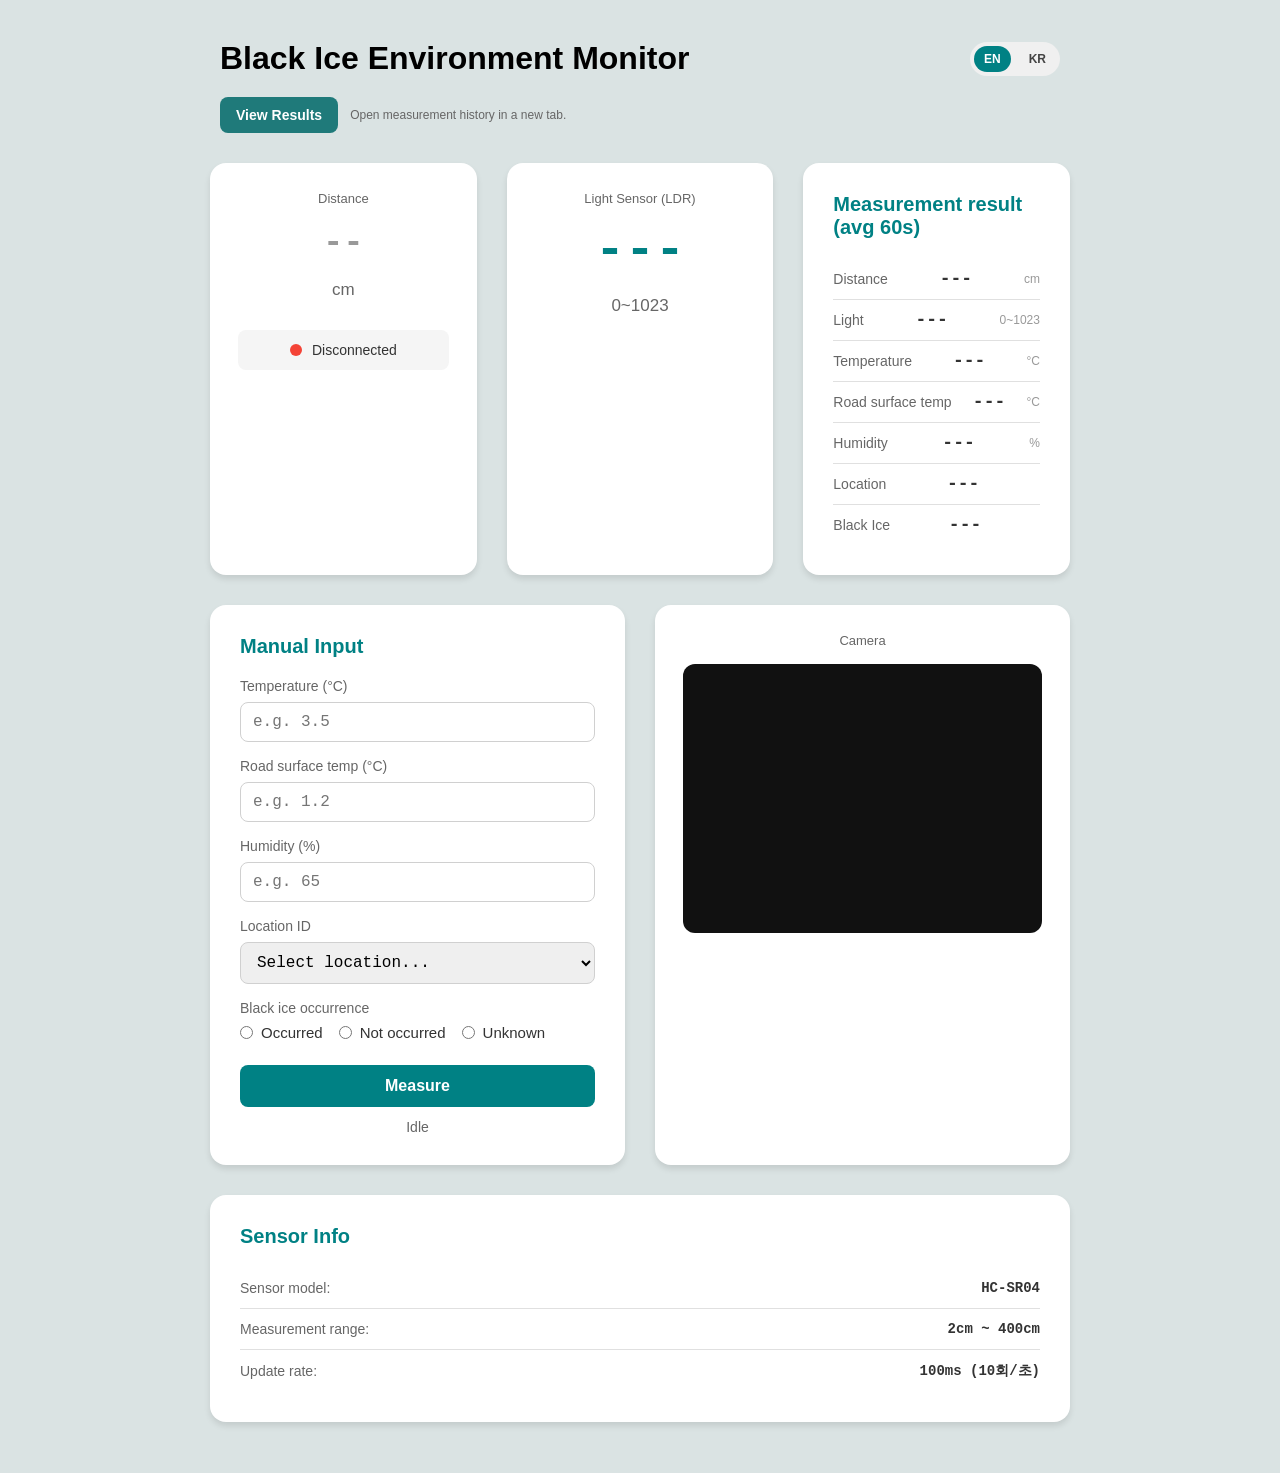
==== commit 1afeb496: "Add unknown black ice status" ====
--- a/assets/index.html
+++ b/assets/index.html
@@ -116,6 +116,10 @@
                                 <input type="radio" name="blackIceOccurrence" value="not_occurred">
                                 <span data-i18n="radio_not_occurred">미발생</span>
                             </label>
+                            <label class="radio-option">
+                                <input type="radio" name="blackIceOccurrence" value="unknown">
+                                <span data-i18n="radio_unknown">알 수 없음</span>
+                            </label>
                         </div>
                     </div>
                     <button id="measureButton" class="primary-button">측정</button>
